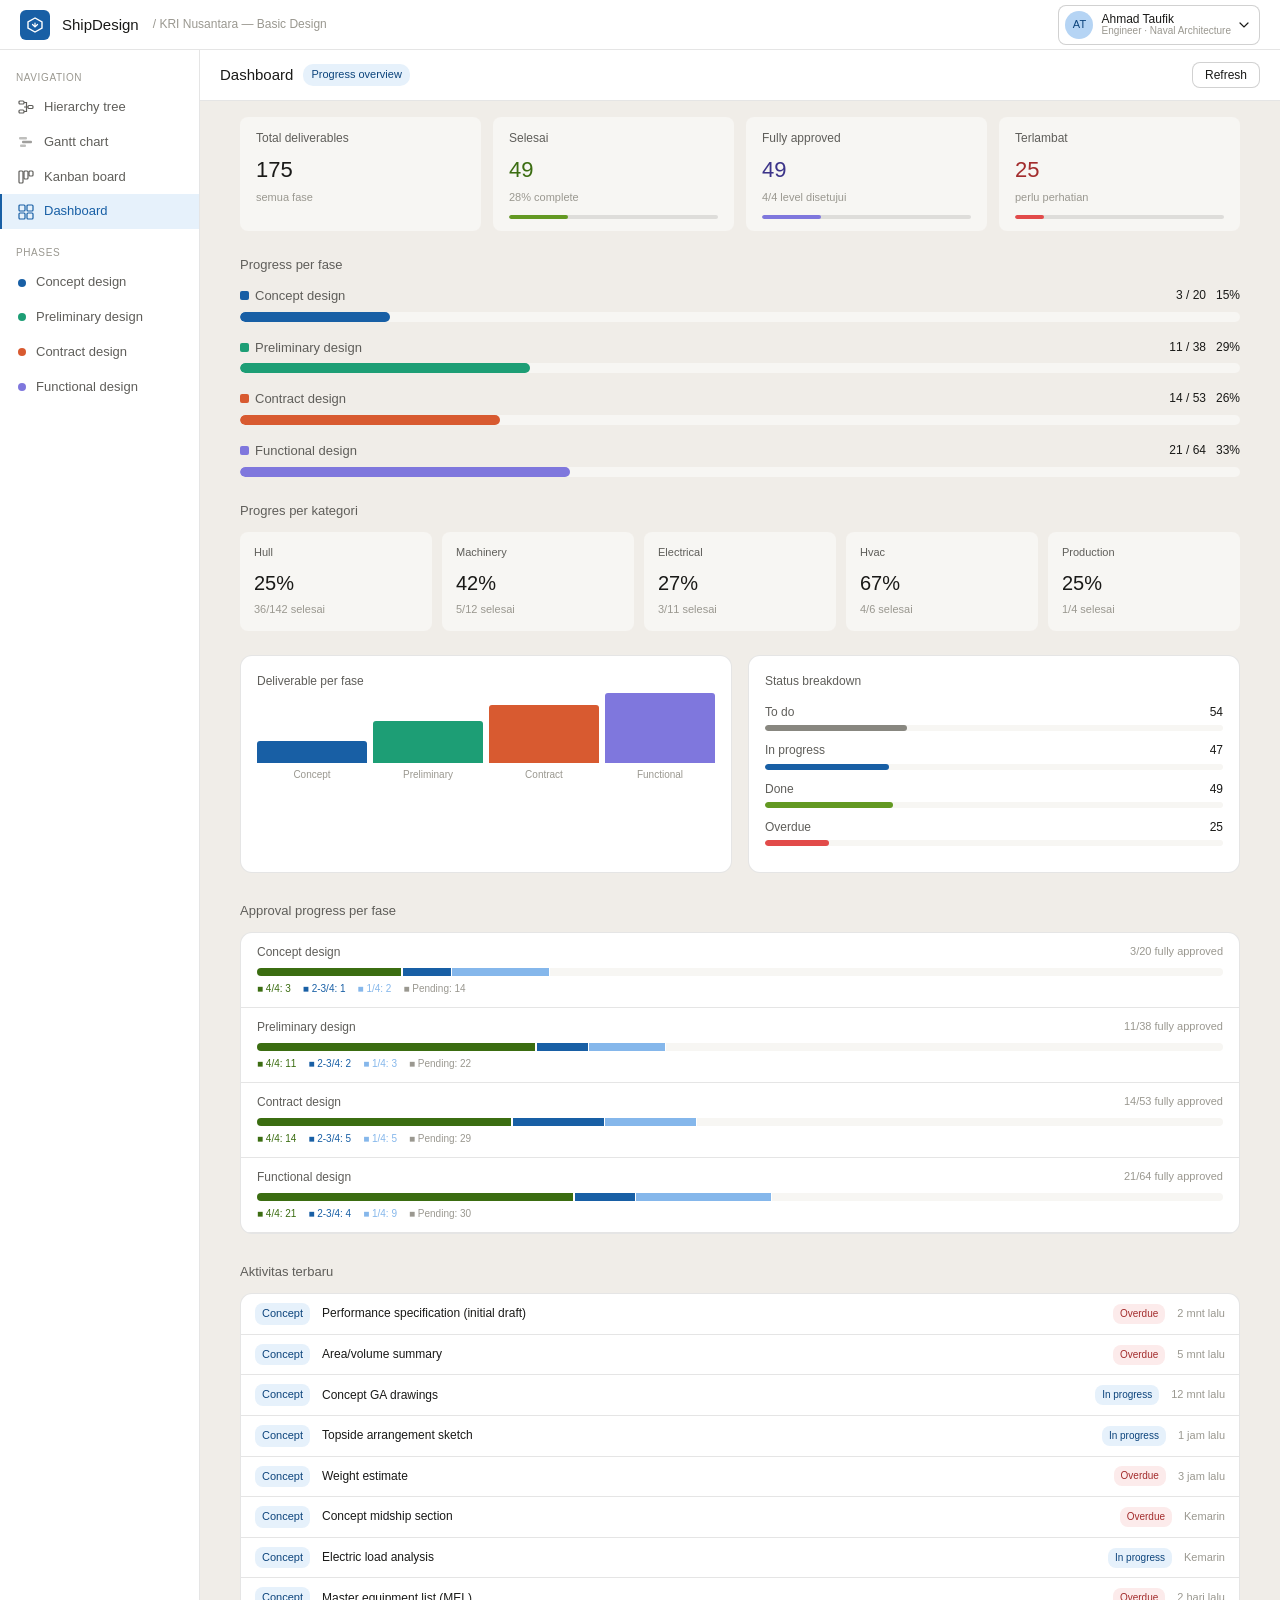
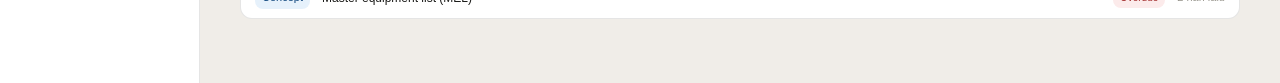
==== pages/dashboard.html @ ca36232a "Initial commit" ====
<!DOCTYPE html>
<html lang="id">
<head>
  <meta charset="UTF-8">
  <meta name="viewport" content="width=device-width, initial-scale=1.0">
  <title>Dashboard — ShipDesign</title>
  <link rel="stylesheet" href="../css/style.css">
  <style>
    .dash-body { padding: 0 20px 32px; }

    /* phase progress */
    .phase-bar-row { margin-bottom: 16px; }
    .phase-bar-meta { display: flex; justify-content: space-between; margin-bottom: 5px; }
    .phase-bar-name { font-size: 13px; color: var(--text-secondary); }
    .phase-bar-stat { font-size: 12px; font-weight: 500; color: var(--text-primary); }
    .pbar-bg { height: 10px; background: var(--bg-secondary); border-radius: 5px; overflow: hidden; }
    .pbar-fill { height: 10px; border-radius: 5px; transition: width .5s ease; }

    /* category grid */
    .cat-grid {
      display: grid; grid-template-columns: repeat(5, minmax(0, 1fr));
      gap: 10px; margin-bottom: 24px;
    }
    .cat-card {
      background: var(--bg-secondary); border-radius: var(--radius-md);
      padding: 12px 14px;
    }
    .cat-name  { font-size: 11px; font-weight: 500; color: var(--text-secondary); margin-bottom: 6px; text-transform: capitalize; }
    .cat-pct   { font-size: 20px; font-weight: 500; color: var(--text-primary); }
    .cat-sub   { font-size: 11px; color: var(--text-tertiary); margin-top: 2px; }

    /* donut chart (pure CSS) */
    .donut-wrap { display: flex; justify-content: center; gap: 32px; flex-wrap: wrap; margin-bottom: 24px; }
    .donut-item { display: flex; flex-direction: column; align-items: center; gap: 8px; }
    .donut-label { font-size: 12px; color: var(--text-secondary); }

    /* activity */
    .activity-list {
      background: var(--bg-primary); border: 0.5px solid var(--border-light);
      border-radius: var(--radius-lg); overflow: hidden;
    }
    .act-row {
      display: flex; align-items: center; gap: 12px;
      padding: 9px 14px; border-bottom: 0.5px solid var(--border-light);
      font-size: 12px;
    }
    .act-row:last-child { border-bottom: none; }
    .act-title { flex: 1; color: var(--text-primary); }
    .act-ph { font-size: 11px; padding: 2px 7px; border-radius: 8px; font-weight: 500; white-space: nowrap; }
    .act-time { font-size: 11px; color: var(--text-tertiary); white-space: nowrap; }

    /* mini bar chart */
    .bar-chart { display: flex; align-items: flex-end; gap: 6px; height: 80px; margin: 0 0 6px; }
    .bar-col { display: flex; flex-direction: column; align-items: center; flex: 1; }
    .bar-fill { width: 100%; border-radius: 3px 3px 0 0; min-height: 2px; }
    .bar-col-label { font-size: 10px; color: var(--text-tertiary); margin-top: 4px; }

    .two-col { display: grid; grid-template-columns: 1fr 1fr; gap: 16px; margin-bottom: 24px; }
    .widget-box {
      background: var(--bg-primary); border: 0.5px solid var(--border-light);
      border-radius: var(--radius-lg); padding: 16px;
    }
    .widget-title { font-size: 12px; font-weight: 500; color: var(--text-secondary); margin-bottom: 12px; }
  </style>
</head>
<body>
<script src="../js/data.js"></script>
<script>document.write(renderShell('dash'));</script>

<div class="content-header">
  <span class="page-title">Dashboard</span>
  <span class="badge">Progress overview</span>
  <div class="header-right">
    <button class="btn" onclick="location.reload()">Refresh</button>
  </div>
</div>

<div class="dash-body" id="dash-body"></div>

<script>
document.write(closeShell());

const tasks = getTasks();

function capitalize(s) { return s.charAt(0).toUpperCase() + s.slice(1); }

function render() {
  const total   = tasks.length;
  const done    = tasks.filter(t => t.status === 'done').length;
  const inprog  = tasks.filter(t => t.status === 'in-progress').length;
  const overdue = tasks.filter(t => t.status === 'overdue').length;
  const todo    = tasks.filter(t => t.status === 'todo').length;
  const pct     = Math.round(done / total * 100);

  const fullyApproved = tasks.filter(t => t.approval && t.approval.steps.every(s=>s.approved)).length;
  const pendingAppr   = tasks.filter(t => t.approval && !t.approval.steps.every(s=>s.approved) && t.approval.steps.some(s=>s.approved)).length;
  const stats = [
    { label: 'Total deliverables', val: total,         sub: 'semua fase',           color: null },
    { label: 'Selesai',            val: done,           sub: pct + '% complete',     color: '#3B6D11', fill: '#639922' },
    { label: 'Fully approved',     val: fullyApproved,  sub: '4/4 level disetujui',  color: '#3C3489', fill: '#7F77DD' },
    { label: 'Terlambat',          val: overdue,        sub: 'perlu perhatian',      color: '#A32D2D', fill: '#E24B4A' },
  ];

  let html = `<div class="stat-row">`;
  stats.forEach(s => {
    const w = s.fill ? Math.round(s.val / total * 100) : 0;
    html += `<div class="stat-card">
      <div class="stat-label">${s.label}</div>
      <div class="stat-val"${s.color ? ` style="color:${s.color}"` : ''}>${s.val}</div>
      <div class="stat-sub">${s.sub}</div>
      ${s.fill ? `<div class="prog-bg"><div class="prog-fill" style="width:${w}%;background:${s.fill}"></div></div>` : ''}
    </div>`;
  });
  html += `</div>`;

  /* phase progress */
  html += `<div class="dash-body"><div class="section-title" style="padding-top:8px">Progress per fase</div>`;
  Object.entries(PHASES).forEach(([key, p]) => {
    const pt = tasks.filter(t => t.phase === key);
    const pd = pt.filter(t => t.status === 'done').length;
    const pp = pt.length ? Math.round(pd / pt.length * 100) : 0;
    html += `<div class="phase-bar-row">
      <div class="phase-bar-meta">
        <span class="phase-bar-name"><span style="display:inline-block;width:9px;height:9px;border-radius:2px;background:${p.color};margin-right:6px"></span>${p.label}</span>
        <span class="phase-bar-stat">${pd} / ${pt.length} &nbsp; ${pp}%</span>
      </div>
      <div class="pbar-bg"><div class="pbar-fill" style="width:${pp}%;background:${p.color}"></div></div>
    </div>`;
  });

  /* category cards */
  html += `<div class="section-title" style="margin-top:20px">Progres per kategori</div>
  <div class="cat-grid">`;
  ['hull','machinery','electrical','hvac','production'].forEach(cat => {
    const ct = tasks.filter(t => t.cat === cat);
    const cd = ct.filter(t => t.status === 'done').length;
    const cp = ct.length ? Math.round(cd / ct.length * 100) : 0;
    html += `<div class="cat-card">
      <div class="cat-name">${capitalize(cat)}</div>
      <div class="cat-pct">${cp}%</div>
      <div class="cat-sub">${cd}/${ct.length} selesai</div>
    </div>`;
  });
  html += `</div>`;

  /* two-col: bar chart + status breakdown */
  html += `<div class="two-col">
    <div class="widget-box">
      <div class="widget-title">Deliverable per fase</div>
      <div class="bar-chart">`;
  const maxCount = Math.max(...Object.keys(PHASES).map(k => tasks.filter(t => t.phase === k).length));
  Object.entries(PHASES).forEach(([key, p]) => {
    const count = tasks.filter(t => t.phase === key).length;
    const h = Math.round(count / maxCount * 70);
    html += `<div class="bar-col">
      <div class="bar-fill" style="height:${h}px;background:${p.color}"></div>
      <div class="bar-col-label">${p.label.split(' ')[0]}</div>
    </div>`;
  });
  html += `</div></div>
    <div class="widget-box">
      <div class="widget-title">Status breakdown</div>`;
  const statusColors = { 'todo': '#888780', 'in-progress': '#185FA5', 'done': '#639922', 'overdue': '#E24B4A' };
  Object.entries(STATUS_CFG).forEach(([s, c]) => {
    const count = tasks.filter(t => t.status === s).length;
    const w = Math.round(count / total * 100);
    html += `<div style="margin-bottom:10px">
      <div style="display:flex;justify-content:space-between;font-size:12px;margin-bottom:3px">
        <span style="color:var(--text-secondary)">${c.label}</span>
        <span style="font-weight:500">${count}</span>
      </div>
      <div style="height:6px;background:var(--bg-secondary);border-radius:3px;overflow:hidden">
        <div style="height:6px;width:${w}%;background:${statusColors[s]};border-radius:3px"></div>
      </div>
    </div>`;
  });
  html += `</div></div>`;

  /* approval overview */
  html += `<div class="section-title" style="margin-top:4px">Approval progress per fase</div>
  <div style="background:var(--bg-primary);border:0.5px solid var(--border-light);border-radius:var(--radius-lg);overflow:hidden;margin-bottom:24px">`;
  Object.entries(PHASES).forEach(([key,p]) => {
    const pt = tasks.filter(t=>t.phase===key);
    const fa = pt.filter(t=>t.approval&&t.approval.steps.every(s=>s.approved)).length;
    const p1 = pt.filter(t=>t.approval&&t.approval.steps.filter(s=>s.approved).length===1).length;
    const p2 = pt.filter(t=>t.approval&&t.approval.steps.filter(s=>s.approved).length===2).length;
    const p3 = pt.filter(t=>t.approval&&t.approval.steps.filter(s=>s.approved).length===3).length;
    const p0 = pt.length - fa - p1 - p2 - p3;
    html += `<div style="padding:10px 16px;border-bottom:0.5px solid var(--border-light)">
      <div style="display:flex;justify-content:space-between;margin-bottom:6px">
        <span style="font-size:12px;font-weight:500;color:var(--text-secondary)">${p.label}</span>
        <span style="font-size:11px;color:var(--text-tertiary)">${fa}/${pt.length} fully approved</span>
      </div>
      <div style="display:flex;height:8px;border-radius:4px;overflow:hidden;gap:1px">
        <div style="flex:${fa};background:#3B6D11;min-width:${fa?2:0}px" title="Fully approved: ${fa}"></div>
        <div style="flex:${p3};background:#7F77DD;min-width:${p3?2:0}px" title="3/4: ${p3}"></div>
        <div style="flex:${p2};background:#185FA5;min-width:${p2?2:0}px" title="2/4: ${p2}"></div>
        <div style="flex:${p1};background:#85B7EB;min-width:${p1?2:0}px" title="1/4: ${p1}"></div>
        <div style="flex:${p0};background:var(--bg-secondary);min-width:${p0?2:0}px" title="Pending: ${p0}"></div>
      </div>
      <div style="display:flex;gap:12px;margin-top:5px">
        <span style="font-size:10px;color:#3B6D11">&#9632; 4/4: ${fa}</span>
        <span style="font-size:10px;color:#185FA5">&#9632; 2-3/4: ${p2+p3}</span>
        <span style="font-size:10px;color:#85B7EB">&#9632; 1/4: ${p1}</span>
        <span style="font-size:10px;color:var(--text-tertiary)">&#9632; Pending: ${p0}</span>
      </div>
    </div>`;
  });
  html += `</div>`;

  /* recent activity */
  html += `<div class="section-title">Aktivitas terbaru</div>
  <div class="activity-list">`;
  const recent = tasks.filter(t => t.status !== 'todo').slice(0, 8);
  const times = ['2 mnt lalu','5 mnt lalu','12 mnt lalu','1 jam lalu','3 jam lalu','Kemarin','Kemarin','2 hari lalu'];
  recent.forEach((t, i) => {
    const ph = PHASES[t.phase];
    const sc = STATUS_CFG[t.status];
    html += `<div class="act-row">
      <span class="act-ph" style="background:${ph.bg};color:${ph.tc}">${ph.label.split(' ')[0]}</span>
      <span class="act-title">${t.label}</span>
      <span class="chip ${sc.chip}">${sc.label}</span>
      <span class="act-time">${times[i]}</span>
    </div>`;
  });
  html += `</div></div>`;

  document.getElementById('dash-body').innerHTML = html;
}

render();
</script>
</body>
</html>
---- css/style.css ----
/* ============================================================
   ShipDesign Scheduler — shared styles
   ============================================================ */

*, *::before, *::after { box-sizing: border-box; margin: 0; padding: 0; }

:root {
  --blue-50:  #E6F1FB; --blue-100: #B5D4F4; --blue-400: #378ADD;
  --blue-600: #185FA5; --blue-800: #0C447C; --blue-900: #042C53;
  --teal-50:  #E1F5EE; --teal-600: #0F6E56; --teal-800: #085041;
  --teal-400: #1D9E75;
  --coral-50: #FAECE7; --coral-400: #D85A30; --coral-800: #712B13;
  --purple-50:#EEEDFE; --purple-400:#7F77DD; --purple-800:#3C3489;
  --gray-50:  #F1EFE8; --gray-100: #D3D1C7; --gray-200: #B4B2A9;
  --gray-400: #888780; --gray-600: #5F5E5A; --gray-800: #444441;
  --green-50: #EAF3DE; --green-600:#3B6D11; --green-400:#639922;
  --amber-50: #FAEEDA; --amber-400:#BA7517;
  --red-50:   #FCEBEB; --red-400:  #E24B4A; --red-800:  #A32D2D;

  --bg-primary:   #ffffff;
  --bg-secondary: #f7f6f3;
  --bg-tertiary:  #f0ede8;
  --text-primary:   #1a1a18;
  --text-secondary: #5f5e5a;
  --text-tertiary:  #9a9890;
  --border-light: rgba(0,0,0,0.10);
  --border-mid:   rgba(0,0,0,0.18);
  --radius-md: 8px;
  --radius-lg: 12px;
  --radius-xl: 16px;
  --font: -apple-system, BlinkMacSystemFont, 'Segoe UI', sans-serif;
}

@media (prefers-color-scheme: dark) {
  :root {
    --bg-primary:   #1e1e1c;
    --bg-secondary: #272724;
    --bg-tertiary:  #2e2e2b;
    --text-primary:   #f0ede8;
    --text-secondary: #a8a69f;
    --text-tertiary:  #6a6864;
    --border-light: rgba(255,255,255,0.09);
    --border-mid:   rgba(255,255,255,0.16);
  }
}

body {
  font-family: var(--font);
  background: var(--bg-tertiary);
  color: var(--text-primary);
  font-size: 14px;
  line-height: 1.6;
  min-height: 100vh;
}

/* ---- Layout shell ---- */
.app        { display: flex; flex-direction: column; min-height: 100vh; }
.layout     { display: flex; flex: 1; overflow: hidden; height: calc(100vh - 50px); }
.content    { flex: 1; overflow-y: auto; display: flex; flex-direction: column; }

/* ---- Topbar ---- */
.topbar {
  background: var(--bg-primary);
  border-bottom: 0.5px solid var(--border-light);
  padding: 10px 20px;
  display: flex; align-items: center; gap: 12px;
  height: 50px; flex-shrink: 0;
}
.logo-box {
  width: 30px; height: 30px; background: var(--blue-600);
  border-radius: 6px; display: flex; align-items: center; justify-content: center;
  flex-shrink: 0;
}
.logo-box svg { width: 18px; height: 18px; }
.logo-name   { font-size: 15px; font-weight: 500; color: var(--text-primary); }
.logo-sub    { font-size: 12px; color: var(--text-tertiary); margin-left: 2px; }
.topbar-right { margin-left: auto; display: flex; gap: 8px; align-items: center; }
.avatar {
  width: 28px; height: 28px; border-radius: 50%;
  background: var(--blue-100); display: flex; align-items: center;
  justify-content: center; font-size: 11px; font-weight: 500; color: var(--blue-800);
}

/* ---- Sidebar ---- */
.sidebar {
  width: 200px; flex-shrink: 0;
  background: var(--bg-primary);
  border-right: 0.5px solid var(--border-light);
  padding: 12px 0; overflow-y: auto;
}
.nav-label {
  font-size: 10px; font-weight: 500; color: var(--text-tertiary);
  padding: 8px 16px 4px; letter-spacing: .06em; text-transform: uppercase;
}
.nav-item {
  display: flex; align-items: center; gap: 10px;
  padding: 7px 16px; font-size: 13px; color: var(--text-secondary);
  cursor: pointer; border-left: 2px solid transparent;
  text-decoration: none;
}
.nav-item:hover { background: var(--bg-secondary); color: var(--text-primary); }
.nav-item.active {
  color: var(--blue-600); border-left-color: var(--blue-600);
  background: var(--blue-50); font-weight: 500;
}
.nav-dot { width: 8px; height: 8px; border-radius: 50%; flex-shrink: 0; }
.nav-icon { width: 16px; height: 16px; flex-shrink: 0; }

/* ---- Content header ---- */
.content-header {
  background: var(--bg-primary);
  border-bottom: 0.5px solid var(--border-light);
  padding: 12px 20px; display: flex; align-items: center; gap: 10px;
  flex-shrink: 0;
}
.page-title { font-size: 15px; font-weight: 500; }
.badge {
  font-size: 11px; padding: 2px 8px; border-radius: 10px;
  background: var(--blue-50); color: var(--blue-800); font-weight: 500;
}
.header-right { margin-left: auto; display: flex; gap: 8px; align-items: center; }

/* ---- Buttons ---- */
.btn {
  font-size: 12px; padding: 5px 12px;
  border-radius: var(--radius-md);
  border: 0.5px solid var(--border-mid);
  background: var(--bg-primary); color: var(--text-primary);
  cursor: pointer; font-family: var(--font);
}
.btn:hover { background: var(--bg-secondary); }
.btn-blue  { background: var(--blue-600); color: #fff; border-color: var(--blue-600); }
.btn-blue:hover { background: var(--blue-800); }

/* ---- Chips / status ---- */
.chip {
  font-size: 10px; padding: 2px 7px;
  border-radius: 8px; font-weight: 500; white-space: nowrap;
}
.chip-todo  { background: var(--gray-50);  color: var(--gray-600); }
.chip-prog  { background: var(--blue-50);  color: var(--blue-800); }
.chip-done  { background: var(--green-50); color: var(--green-600); }
.chip-late  { background: var(--red-50);   color: var(--red-800); }

/* ---- Stat cards (dashboard) ---- */
.stat-row {
  display: grid;
  grid-template-columns: repeat(4, minmax(0, 1fr));
  gap: 12px; padding: 16px 20px;
}
.stat-card {
  background: var(--bg-secondary);
  border-radius: var(--radius-md); padding: 12px 16px;
}
.stat-label { font-size: 12px; color: var(--text-secondary); margin-bottom: 4px; }
.stat-val   { font-size: 22px; font-weight: 500; }
.stat-sub   { font-size: 11px; color: var(--text-tertiary); margin-top: 2px; }
.prog-bg    { height: 4px; background: var(--border-light); border-radius: 2px; margin-top: 8px; overflow: hidden; }
.prog-fill  { height: 4px; border-radius: 2px; }

/* ---- Section ---- */
.section { padding: 0 20px 24px; }
.section-title {
  font-size: 13px; font-weight: 500; color: var(--text-secondary);
  margin-bottom: 10px; padding-top: 4px;
}

/* ---- Utility ---- */
select {
  font-size: 12px; padding: 4px 8px;
  border-radius: var(--radius-md);
  border: 0.5px solid var(--border-mid);
  background: var(--bg-primary); color: var(--text-primary);
  font-family: var(--font); cursor: pointer;
}

/* ============================================================
   Approval system styles
   ============================================================ */

/* User pill / switcher in topbar */
.user-pill {
  display: flex; align-items: center; gap: 8px;
  padding: 5px 10px 5px 6px; border-radius: var(--radius-md);
  border: 0.5px solid var(--border-mid); cursor: pointer;
  background: var(--bg-primary); position: relative;
}
.user-pill:hover { background: var(--bg-secondary); }
.user-menu {
  display: none; position: absolute; top: 46px; right: 0;
  width: 260px; background: var(--bg-primary);
  border: 0.5px solid var(--border-mid); border-radius: var(--radius-lg);
  box-shadow: 0 4px 16px rgba(0,0,0,.12); z-index: 300; padding: 4px 0;
}
.user-menu.open { display: block; }
.menu-label {
  font-size: 10px; font-weight: 500; color: var(--text-tertiary);
  padding: 6px 12px 4px; text-transform: uppercase; letter-spacing: .05em;
}
.menu-item {
  display: flex; align-items: center; gap: 10px;
  padding: 7px 12px; cursor: pointer; font-size: 13px;
}
.menu-item:hover  { background: var(--bg-secondary); }
.menu-item.active { background: var(--blue-50); }

/* Avatar */
.av {
  width: 28px; height: 28px; border-radius: 50%;
  display: flex; align-items: center; justify-content: center;
  font-size: 11px; font-weight: 500; flex-shrink: 0;
}

/* Approval track (horizontal stepper) */
.appr-track {
  display: flex; align-items: flex-start; gap: 0;
  margin: 12px 0; flex-wrap: wrap; gap: 4px;
}
.appr-step {
  display: flex; align-items: flex-start; gap: 8px;
  flex: 1; min-width: 100px; padding: 8px 10px;
  border-radius: var(--radius-md); border: 0.5px solid var(--border-light);
  background: var(--bg-secondary); position: relative;
}
.appr-step.done { background: #EAF3DE; border-color: #97C459; }
.appr-step.next { background: var(--blue-50); border-color: #85B7EB; }
.appr-step.wait { opacity: .6; }
.appr-dot {
  width: 20px; height: 20px; border-radius: 50%; flex-shrink: 0;
  display: flex; align-items: center; justify-content: center;
  font-size: 10px; font-weight: 600; margin-top: 1px;
}
.appr-step.done .appr-dot { background: #3B6D11; }
.appr-step.next .appr-dot { background: #185FA5; color: #fff; }
.appr-step.wait .appr-dot { background: var(--gray-200); color: var(--gray-600); }
.appr-info { flex: 1; min-width: 0; }
.appr-role-lbl { font-size: 11px; font-weight: 500; color: var(--text-primary); line-height: 1.3; }
.appr-by      { font-size: 10px; color: var(--text-tertiary); margin-top: 2px; line-height: 1.4; }
.appr-by.next-lbl { color: #185FA5; }
.appr-note    { font-size: 10px; color: var(--text-secondary); font-style: italic; margin-top: 2px; }
.appr-arrow   { display: none; } /* hidden — layout uses flex gap */

/* Approval action area */
.appr-actions textarea {
  width: 100%; font-size: 12px; padding: 7px 9px;
  border-radius: var(--radius-md); border: 0.5px solid var(--border-mid);
  background: var(--bg-primary); color: var(--text-primary);
  resize: none; font-family: var(--font); line-height: 1.5;
}
.appr-actions textarea:focus { outline: none; border-color: #185FA5; }
.btn-approve {
  flex: 1; font-size: 12px; padding: 7px 12px;
  border-radius: var(--radius-md); border: none;
  background: #185FA5; color: #fff; cursor: pointer; font-family: var(--font);
}
.btn-approve:hover { background: #0C447C; }
.btn-reject-sm {
  font-size: 12px; padding: 7px 12px; border-radius: var(--radius-md);
  border: 0.5px solid #E24B4A; background: #FCEBEB; color: #A32D2D;
  cursor: pointer; font-family: var(--font);
}
.btn-reject-sm:hover { background: #F09595; }
.appr-complete {
  display: flex; align-items: center; gap: 6px;
  font-size: 12px; color: #3B6D11; padding: 8px 10px;
  background: #EAF3DE; border-radius: var(--radius-md);
  border: 0.5px solid #97C459;
}
.appr-locked {
  font-size: 12px; color: var(--text-secondary); padding: 8px 10px;
  background: var(--bg-secondary); border-radius: var(--radius-md);
  border: 0.5px solid var(--border-light);
  display: flex; align-items: center; gap: 6px; line-height: 1.5;
}

/* Approval chip in cards/tree */
.appr-chip {
  font-size: 10px; padding: 1px 6px; border-radius: 8px;
  font-weight: 500; white-space: nowrap; display: inline-flex; align-items: center; gap: 3px;
}
.appr-chip-0 { background: var(--gray-50);  color: var(--gray-600); }
.appr-chip-1 { background: var(--blue-50);  color: var(--blue-800); }
.appr-chip-2 { background: var(--blue-50);  color: var(--blue-800); }
.appr-chip-3 { background: var(--amber-50); color: #633806; }
.appr-chip-4 { background: #EAF3DE;         color: #3B6D11; }

/* Add deliverable modal */
.add-modal-bg {
  display: none; position: fixed; inset: 0;
  background: rgba(0,0,0,.4); z-index: 400;
  align-items: center; justify-content: center;
}
.add-modal-bg.open { display: flex; }
.add-modal {
  background: var(--bg-primary); border-radius: var(--radius-xl);
  border: 0.5px solid var(--border-light); padding: 24px;
  width: 480px; max-width: 92vw;
}
.add-modal h3 { font-size: 15px; font-weight: 500; margin-bottom: 4px; }
.add-modal .sub { font-size: 12px; color: var(--text-tertiary); margin-bottom: 20px; }
.form-row { margin-bottom: 14px; }
.form-row label { display: block; font-size: 12px; color: var(--text-secondary); margin-bottom: 5px; font-weight: 500; }
.form-row input, .form-row select, .form-row textarea {
  width: 100%; font-size: 13px; padding: 8px 10px;
  border-radius: var(--radius-md); border: 0.5px solid var(--border-mid);
  background: var(--bg-primary); color: var(--text-primary); font-family: var(--font);
}
.form-row input:focus, .form-row select:focus, .form-row textarea:focus {
  outline: none; border-color: #185FA5;
}
.form-grid-2 { display: grid; grid-template-columns: 1fr 1fr; gap: 12px; }
.add-locked {
  padding: 12px 16px; background: var(--bg-secondary);
  border-radius: var(--radius-md); border: 0.5px solid var(--border-light);
  font-size: 13px; color: var(--text-secondary); display: flex; align-items: center; gap: 8px;
}
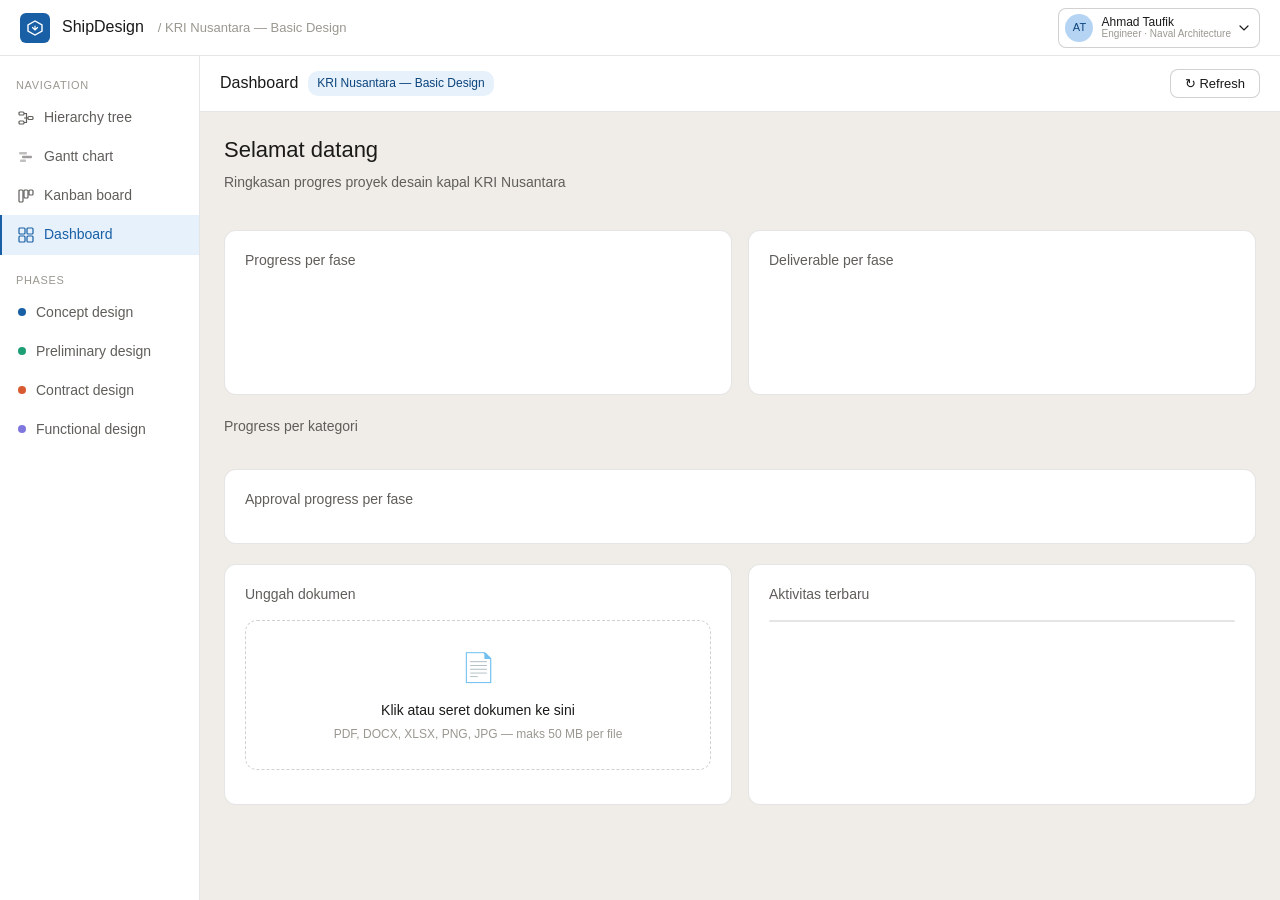
==== commit 7b62d64d: "update review pdf" ====
--- a/pages/dashboard.html
+++ b/pages/dashboard.html
@@ -1,66 +1,80 @@
 <!DOCTYPE html>
 <html lang="id">
 <head>
-  <meta charset="UTF-8">
-  <meta name="viewport" content="width=device-width, initial-scale=1.0">
+  <meta charset="UTF-8"><meta name="viewport" content="width=device-width,initial-scale=1.0">
   <title>Dashboard — ShipDesign</title>
   <link rel="stylesheet" href="../css/style.css">
   <style>
-    .dash-body { padding: 0 20px 32px; }
-
-    /* phase progress */
-    .phase-bar-row { margin-bottom: 16px; }
-    .phase-bar-meta { display: flex; justify-content: space-between; margin-bottom: 5px; }
-    .phase-bar-name { font-size: 13px; color: var(--text-secondary); }
-    .phase-bar-stat { font-size: 12px; font-weight: 500; color: var(--text-primary); }
-    .pbar-bg { height: 10px; background: var(--bg-secondary); border-radius: 5px; overflow: hidden; }
-    .pbar-fill { height: 10px; border-radius: 5px; transition: width .5s ease; }
-
-    /* category grid */
-    .cat-grid {
-      display: grid; grid-template-columns: repeat(5, minmax(0, 1fr));
-      gap: 10px; margin-bottom: 24px;
+    .dash  { padding: 0 24px 40px; }
+    .welcome { padding: 20px 24px 0; }
+    .welcome-title { font-size: 22px; font-weight: 500; margin-bottom: 3px; }
+    .welcome-sub   { font-size: 14px; color: var(--text-secondary); }
+
+    .stat-row { display:grid; grid-template-columns:repeat(4,minmax(0,1fr)); gap:14px; padding:18px 24px; }
+    .stat-card { background:var(--bg-secondary); border-radius:var(--radius-lg); padding:16px 18px; }
+    .stat-label { font-size:13px; color:var(--text-secondary); margin-bottom:6px; }
+    .stat-val   { font-size:28px; font-weight:500; }
+    .stat-sub   { font-size:12px; color:var(--text-tertiary); margin-top:3px; }
+    .prog-bg    { height:5px; background:var(--border-light); border-radius:3px; margin-top:10px; overflow:hidden; }
+    .prog-fill  { height:5px; border-radius:3px; }
+
+    .two-col  { display:grid; grid-template-columns:1fr 1fr; gap:16px; margin-bottom:20px; }
+    .widget   { background:var(--bg-primary); border:0.5px solid var(--border-light); border-radius:var(--radius-lg); padding:18px 20px; }
+    .w-title  { font-size:14px; font-weight:500; color:var(--text-secondary); margin-bottom:14px; }
+
+    .phase-bar { margin-bottom:16px; }
+    .phase-bar-top { display:flex; justify-content:space-between; margin-bottom:5px; font-size:13px; }
+    .phase-bar-name { color:var(--text-secondary); display:flex; align-items:center; gap:7px; }
+    .phase-bar-stat { font-weight:500; color:var(--text-primary); }
+    .pbar { height:10px; background:var(--bg-secondary); border-radius:5px; overflow:hidden; }
+    .pbar-fill { height:10px; border-radius:5px; }
+
+    .cat-grid { display:grid; grid-template-columns:repeat(5,minmax(0,1fr)); gap:10px; margin-bottom:20px; }
+    .cat-card { background:var(--bg-secondary); border-radius:var(--radius-md); padding:14px; }
+    .cat-name  { font-size:12px; font-weight:500; color:var(--text-secondary); text-transform:capitalize; margin-bottom:6px; }
+    .cat-pct   { font-size:22px; font-weight:500; }
+    .cat-sub   { font-size:11px; color:var(--text-tertiary); margin-top:2px; }
+
+    .appr-phase-row { padding:12px 18px; border-bottom:0.5px solid var(--border-light); }
+    .appr-phase-row:last-child { border-bottom:none; }
+    .appr-phase-top { display:flex; justify-content:space-between; align-items:center; margin-bottom:7px; font-size:13px; }
+    .appr-seg-bar { display:flex; height:9px; border-radius:5px; overflow:hidden; gap:1px; }
+    .appr-legend  { display:flex; gap:14px; margin-top:5px; }
+    .appr-legend span { font-size:11px; color:var(--text-secondary); display:flex; align-items:center; gap:4px; }
+
+    /* bar chart */
+    .bar-chart { display:flex; align-items:flex-end; gap:8px; height:90px; }
+    .bc-col    { display:flex; flex-direction:column; align-items:center; flex:1; }
+    .bc-fill   { width:100%; border-radius:4px 4px 0 0; min-height:3px; }
+    .bc-label  { font-size:11px; color:var(--text-tertiary); margin-top:5px; text-align:center; line-height:1.3; }
+
+    /* activity */
+    .activity  { background:var(--bg-primary); border:0.5px solid var(--border-light); border-radius:var(--radius-lg); overflow:hidden; }
+    .act-row   { display:flex; align-items:center; gap:12px; padding:10px 16px; border-bottom:0.5px solid var(--border-light); font-size:13px; }
+    .act-row:last-child { border-bottom:none; }
+    .act-title { flex:1; color:var(--text-primary); }
+    .act-ph    { font-size:11px; padding:2px 7px; border-radius:8px; font-weight:500; white-space:nowrap; }
+    .act-time  { font-size:11px; color:var(--text-tertiary); white-space:nowrap; }
+
+    /* upload zone */
+    .upload-zone {
+      border:1.5px dashed var(--border-mid); border-radius:var(--radius-lg);
+      padding:24px; text-align:center; cursor:pointer; transition:background .15s;
+      margin-bottom:16px;
     }
-    .cat-card {
-      background: var(--bg-secondary); border-radius: var(--radius-md);
-      padding: 12px 14px;
-    }
-    .cat-name  { font-size: 11px; font-weight: 500; color: var(--text-secondary); margin-bottom: 6px; text-transform: capitalize; }
-    .cat-pct   { font-size: 20px; font-weight: 500; color: var(--text-primary); }
-    .cat-sub   { font-size: 11px; color: var(--text-tertiary); margin-top: 2px; }
-
-    /* donut chart (pure CSS) */
-    .donut-wrap { display: flex; justify-content: center; gap: 32px; flex-wrap: wrap; margin-bottom: 24px; }
-    .donut-item { display: flex; flex-direction: column; align-items: center; gap: 8px; }
-    .donut-label { font-size: 12px; color: var(--text-secondary); }
-
-    /* activity */
-    .activity-list {
-      background: var(--bg-primary); border: 0.5px solid var(--border-light);
-      border-radius: var(--radius-lg); overflow: hidden;
-    }
-    .act-row {
-      display: flex; align-items: center; gap: 12px;
-      padding: 9px 14px; border-bottom: 0.5px solid var(--border-light);
-      font-size: 12px;
-    }
-    .act-row:last-child { border-bottom: none; }
-    .act-title { flex: 1; color: var(--text-primary); }
-    .act-ph { font-size: 11px; padding: 2px 7px; border-radius: 8px; font-weight: 500; white-space: nowrap; }
-    .act-time { font-size: 11px; color: var(--text-tertiary); white-space: nowrap; }
-
-    /* mini bar chart */
-    .bar-chart { display: flex; align-items: flex-end; gap: 6px; height: 80px; margin: 0 0 6px; }
-    .bar-col { display: flex; flex-direction: column; align-items: center; flex: 1; }
-    .bar-fill { width: 100%; border-radius: 3px 3px 0 0; min-height: 2px; }
-    .bar-col-label { font-size: 10px; color: var(--text-tertiary); margin-top: 4px; }
-
-    .two-col { display: grid; grid-template-columns: 1fr 1fr; gap: 16px; margin-bottom: 24px; }
-    .widget-box {
-      background: var(--bg-primary); border: 0.5px solid var(--border-light);
-      border-radius: var(--radius-lg); padding: 16px;
-    }
-    .widget-title { font-size: 12px; font-weight: 500; color: var(--text-secondary); margin-bottom: 12px; }
+    .upload-zone:hover, .upload-zone.drag { background:var(--blue-50); border-color:#185FA5; }
+    .upload-icon { font-size:28px; margin-bottom:8px; }
+    .upload-title { font-size:14px; font-weight:500; color:var(--text-primary); margin-bottom:3px; }
+    .upload-sub   { font-size:12px; color:var(--text-tertiary); }
+    .upload-input { display:none; }
+    .doc-list     { display:flex; flex-direction:column; gap:8px; }
+    .doc-item     { display:flex; align-items:center; gap:10px; padding:9px 12px; background:var(--bg-secondary); border-radius:var(--radius-md); font-size:13px; }
+    .doc-icon     { width:32px; height:32px; border-radius:6px; display:flex; align-items:center; justify-content:center; font-size:14px; flex-shrink:0; }
+    .doc-name     { flex:1; font-weight:500; color:var(--text-primary); overflow:hidden; text-overflow:ellipsis; white-space:nowrap; }
+    .doc-size     { font-size:11px; color:var(--text-tertiary); flex-shrink:0; }
+    .doc-del      { background:none; border:none; cursor:pointer; color:var(--text-tertiary); padding:2px 4px; border-radius:4px; font-size:14px; }
+    .doc-del:hover { color:var(--red-400); background:var(--red-50); }
+    .doc-phase    { font-size:11px; padding:2px 6px; border-radius:6px; background:var(--blue-50); color:var(--blue-800); flex-shrink:0; }
   </style>
 </head>
 <body>
@@ -69,166 +83,264 @@
 
 <div class="content-header">
   <span class="page-title">Dashboard</span>
-  <span class="badge">Progress overview</span>
+  <span class="badge" id="proj-badge">KRI Nusantara — Basic Design</span>
   <div class="header-right">
-    <button class="btn" onclick="location.reload()">Refresh</button>
+    <button class="btn" onclick="location.reload()">&#8635; Refresh</button>
   </div>
 </div>
 
-<div class="dash-body" id="dash-body"></div>
+<div class="welcome">
+  <div class="welcome-title" id="welcome-title">Selamat datang</div>
+  <div class="welcome-sub">Ringkasan progres proyek desain kapal KRI Nusantara</div>
+</div>
+
+<div class="stat-row" id="stat-row"></div>
+
+<div class="dash">
+  <div class="two-col">
+    <div class="widget">
+      <div class="w-title">Progress per fase</div>
+      <div id="phase-bars"></div>
+    </div>
+    <div class="widget">
+      <div class="w-title">Deliverable per fase</div>
+      <div class="bar-chart" id="bar-chart"></div>
+    </div>
+  </div>
+
+  <div class="w-title" style="margin-bottom:10px">Progress per kategori</div>
+  <div class="cat-grid" id="cat-grid"></div>
+
+  <div class="widget" style="margin-bottom:20px">
+    <div class="w-title">Approval progress per fase</div>
+    <div id="appr-bars"></div>
+  </div>
+
+  <div class="two-col">
+    <div class="widget">
+      <div class="w-title">Unggah dokumen</div>
+      <div class="upload-zone" id="drop-zone" onclick="document.getElementById('file-input').click()" ondragover="onDrag(event,true)" ondragleave="onDrag(event,false)" ondrop="onDrop(event)">
+        <div class="upload-icon">&#128196;</div>
+        <div class="upload-title">Klik atau seret dokumen ke sini</div>
+        <div class="upload-sub">PDF, DOCX, XLSX, PNG, JPG — maks 50 MB per file</div>
+      </div>
+      <input type="file" id="file-input" class="upload-input" multiple accept=".pdf,.doc,.docx,.xls,.xlsx,.png,.jpg,.jpeg,.dwg,.zip" onchange="handleFiles(this.files)">
+      <div class="doc-list" id="doc-list"></div>
+    </div>
+    <div class="widget">
+      <div class="w-title">Aktivitas terbaru</div>
+      <div class="activity" id="activity"></div>
+    </div>
+  </div>
+</div>
 
 <script>
 document.write(closeShell());
 
 const tasks = getTasks();
 
-function capitalize(s) { return s.charAt(0).toUpperCase() + s.slice(1); }
-
-function render() {
+/* ---- welcome greeting ---- */
+(function() {
+  const u = getCurrentUser(); const h = new Date().getHours();
+  const gr = h<11?'Selamat pagi':'h<15?Selamat siang':'h<18?Selamat sore':'Selamat malam';
+  // simple approach
+  const g = h<11?'Selamat pagi':h<15?'Selamat siang':h<18?'Selamat sore':'Selamat malam';
+  document.getElementById('welcome-title').textContent = g+', '+u.name;
+})();
+
+/* ---- stat cards ---- */
+function renderStats() {
   const total   = tasks.length;
-  const done    = tasks.filter(t => t.status === 'done').length;
-  const inprog  = tasks.filter(t => t.status === 'in-progress').length;
-  const overdue = tasks.filter(t => t.status === 'overdue').length;
-  const todo    = tasks.filter(t => t.status === 'todo').length;
-  const pct     = Math.round(done / total * 100);
-
-  const fullyApproved = tasks.filter(t => t.approval && t.approval.steps.every(s=>s.approved)).length;
-  const pendingAppr   = tasks.filter(t => t.approval && !t.approval.steps.every(s=>s.approved) && t.approval.steps.some(s=>s.approved)).length;
-  const stats = [
-    { label: 'Total deliverables', val: total,         sub: 'semua fase',           color: null },
-    { label: 'Selesai',            val: done,           sub: pct + '% complete',     color: '#3B6D11', fill: '#639922' },
-    { label: 'Fully approved',     val: fullyApproved,  sub: '4/4 level disetujui',  color: '#3C3489', fill: '#7F77DD' },
-    { label: 'Terlambat',          val: overdue,        sub: 'perlu perhatian',      color: '#A32D2D', fill: '#E24B4A' },
+  const done    = tasks.filter(t=>t.status==='done').length;
+  const inprog  = tasks.filter(t=>t.status==='in-progress').length;
+  const overdue = tasks.filter(t=>t.status==='overdue').length;
+  const fullyOk = tasks.filter(t=>t.approval&&t.approval.steps.every(s=>s.approved)).length;
+  const pct     = Math.round(done/total*100);
+  const cards = [
+    { label:'Total deliverables', val:total,   sub:'semua fase',        color:null },
+    { label:'Selesai',            val:done,     sub:pct+'% complete',   color:'#3B6D11', fill:'#639922' },
+    { label:'Fully approved',     val:fullyOk,  sub:'4/4 level ✓',     color:'#3C3489', fill:'#7F77DD' },
+    { label:'Terlambat',          val:overdue,  sub:'perlu perhatian',  color:'#A32D2D', fill:'#E24B4A' },
   ];
-
-  let html = `<div class="stat-row">`;
-  stats.forEach(s => {
-    const w = s.fill ? Math.round(s.val / total * 100) : 0;
-    html += `<div class="stat-card">
-      <div class="stat-label">${s.label}</div>
-      <div class="stat-val"${s.color ? ` style="color:${s.color}"` : ''}>${s.val}</div>
-      <div class="stat-sub">${s.sub}</div>
-      ${s.fill ? `<div class="prog-bg"><div class="prog-fill" style="width:${w}%;background:${s.fill}"></div></div>` : ''}
-    </div>`;
-  });
-  html += `</div>`;
-
-  /* phase progress */
-  html += `<div class="dash-body"><div class="section-title" style="padding-top:8px">Progress per fase</div>`;
-  Object.entries(PHASES).forEach(([key, p]) => {
-    const pt = tasks.filter(t => t.phase === key);
-    const pd = pt.filter(t => t.status === 'done').length;
-    const pp = pt.length ? Math.round(pd / pt.length * 100) : 0;
-    html += `<div class="phase-bar-row">
-      <div class="phase-bar-meta">
-        <span class="phase-bar-name"><span style="display:inline-block;width:9px;height:9px;border-radius:2px;background:${p.color};margin-right:6px"></span>${p.label}</span>
-        <span class="phase-bar-stat">${pd} / ${pt.length} &nbsp; ${pp}%</span>
-      </div>
-      <div class="pbar-bg"><div class="pbar-fill" style="width:${pp}%;background:${p.color}"></div></div>
-    </div>`;
-  });
-
-  /* category cards */
-  html += `<div class="section-title" style="margin-top:20px">Progres per kategori</div>
-  <div class="cat-grid">`;
-  ['hull','machinery','electrical','hvac','production'].forEach(cat => {
-    const ct = tasks.filter(t => t.cat === cat);
-    const cd = ct.filter(t => t.status === 'done').length;
-    const cp = ct.length ? Math.round(cd / ct.length * 100) : 0;
-    html += `<div class="cat-card">
-      <div class="cat-name">${capitalize(cat)}</div>
+  document.getElementById('stat-row').innerHTML = cards.map(c => {
+    const w = c.fill ? Math.round(c.val/total*100) : 0;
+    return `<div class="stat-card">
+      <div class="stat-label">${c.label}</div>
+      <div class="stat-val"${c.color?` style="color:${c.color}"`:''} >${c.val}</div>
+      <div class="stat-sub">${c.sub}</div>
+      ${c.fill?`<div class="prog-bg"><div class="prog-fill" style="width:${w}%;background:${c.fill}"></div></div>`:''}
+    </div>`;
+  }).join('');
+}
+
+/* ---- phase bars ---- */
+function renderPhaseBars() {
+  document.getElementById('phase-bars').innerHTML = Object.entries(PHASES).map(([key,p]) => {
+    const pt = tasks.filter(t=>t.phase===key);
+    const pd = pt.filter(t=>t.status==='done').length;
+    const pp = pt.length ? Math.round(pd/pt.length*100) : 0;
+    return `<div class="phase-bar">
+      <div class="phase-bar-top">
+        <span class="phase-bar-name"><span style="width:10px;height:10px;border-radius:2px;background:${p.color};flex-shrink:0;display:inline-block"></span>${p.label}</span>
+        <span class="phase-bar-stat">${pd}/${pt.length} &nbsp; ${pp}%</span>
+      </div>
+      <div class="pbar"><div class="pbar-fill" style="width:${pp}%;background:${p.color}"></div></div>
+    </div>`;
+  }).join('');
+}
+
+/* ---- bar chart ---- */
+function renderBarChart() {
+  const maxC = Math.max(...Object.keys(PHASES).map(k=>tasks.filter(t=>t.phase===k).length));
+  document.getElementById('bar-chart').innerHTML = Object.entries(PHASES).map(([key,p]) => {
+    const count = tasks.filter(t=>t.phase===key).length;
+    const h = Math.round(count/maxC*78);
+    return `<div class="bc-col">
+      <div class="bc-fill" style="height:${h}px;background:${p.color}"></div>
+      <div class="bc-label">${p.label.split(' ')[0]}<br>${count}</div>
+    </div>`;
+  }).join('');
+}
+
+/* ---- cat grid ---- */
+function renderCatGrid() {
+  document.getElementById('cat-grid').innerHTML = ['hull','machinery','electrical','hvac','production'].map(cat => {
+    const ct = tasks.filter(t=>t.cat===cat);
+    const cd = ct.filter(t=>t.status==='done').length;
+    const cp = ct.length ? Math.round(cd/ct.length*100) : 0;
+    return `<div class="cat-card">
+      <div class="cat-name">${cat}</div>
       <div class="cat-pct">${cp}%</div>
       <div class="cat-sub">${cd}/${ct.length} selesai</div>
     </div>`;
-  });
-  html += `</div>`;
-
-  /* two-col: bar chart + status breakdown */
-  html += `<div class="two-col">
-    <div class="widget-box">
-      <div class="widget-title">Deliverable per fase</div>
-      <div class="bar-chart">`;
-  const maxCount = Math.max(...Object.keys(PHASES).map(k => tasks.filter(t => t.phase === k).length));
-  Object.entries(PHASES).forEach(([key, p]) => {
-    const count = tasks.filter(t => t.phase === key).length;
-    const h = Math.round(count / maxCount * 70);
-    html += `<div class="bar-col">
-      <div class="bar-fill" style="height:${h}px;background:${p.color}"></div>
-      <div class="bar-col-label">${p.label.split(' ')[0]}</div>
-    </div>`;
-  });
-  html += `</div></div>
-    <div class="widget-box">
-      <div class="widget-title">Status breakdown</div>`;
-  const statusColors = { 'todo': '#888780', 'in-progress': '#185FA5', 'done': '#639922', 'overdue': '#E24B4A' };
-  Object.entries(STATUS_CFG).forEach(([s, c]) => {
-    const count = tasks.filter(t => t.status === s).length;
-    const w = Math.round(count / total * 100);
-    html += `<div style="margin-bottom:10px">
-      <div style="display:flex;justify-content:space-between;font-size:12px;margin-bottom:3px">
-        <span style="color:var(--text-secondary)">${c.label}</span>
-        <span style="font-weight:500">${count}</span>
-      </div>
-      <div style="height:6px;background:var(--bg-secondary);border-radius:3px;overflow:hidden">
-        <div style="height:6px;width:${w}%;background:${statusColors[s]};border-radius:3px"></div>
-      </div>
-    </div>`;
-  });
-  html += `</div></div>`;
-
-  /* approval overview */
-  html += `<div class="section-title" style="margin-top:4px">Approval progress per fase</div>
-  <div style="background:var(--bg-primary);border:0.5px solid var(--border-light);border-radius:var(--radius-lg);overflow:hidden;margin-bottom:24px">`;
-  Object.entries(PHASES).forEach(([key,p]) => {
+  }).join('');
+}
+
+/* ---- approval bars ---- */
+function renderApprBars() {
+  document.getElementById('appr-bars').innerHTML = Object.entries(PHASES).map(([key,p]) => {
     const pt = tasks.filter(t=>t.phase===key);
     const fa = pt.filter(t=>t.approval&&t.approval.steps.every(s=>s.approved)).length;
+    const p3 = pt.filter(t=>t.approval&&t.approval.steps.filter(s=>s.approved).length===3).length;
+    const p2 = pt.filter(t=>t.approval&&t.approval.steps.filter(s=>s.approved).length===2).length;
     const p1 = pt.filter(t=>t.approval&&t.approval.steps.filter(s=>s.approved).length===1).length;
-    const p2 = pt.filter(t=>t.approval&&t.approval.steps.filter(s=>s.approved).length===2).length;
-    const p3 = pt.filter(t=>t.approval&&t.approval.steps.filter(s=>s.approved).length===3).length;
-    const p0 = pt.length - fa - p1 - p2 - p3;
-    html += `<div style="padding:10px 16px;border-bottom:0.5px solid var(--border-light)">
-      <div style="display:flex;justify-content:space-between;margin-bottom:6px">
-        <span style="font-size:12px;font-weight:500;color:var(--text-secondary)">${p.label}</span>
-        <span style="font-size:11px;color:var(--text-tertiary)">${fa}/${pt.length} fully approved</span>
-      </div>
-      <div style="display:flex;height:8px;border-radius:4px;overflow:hidden;gap:1px">
-        <div style="flex:${fa};background:#3B6D11;min-width:${fa?2:0}px" title="Fully approved: ${fa}"></div>
-        <div style="flex:${p3};background:#7F77DD;min-width:${p3?2:0}px" title="3/4: ${p3}"></div>
-        <div style="flex:${p2};background:#185FA5;min-width:${p2?2:0}px" title="2/4: ${p2}"></div>
-        <div style="flex:${p1};background:#85B7EB;min-width:${p1?2:0}px" title="1/4: ${p1}"></div>
-        <div style="flex:${p0};background:var(--bg-secondary);min-width:${p0?2:0}px" title="Pending: ${p0}"></div>
-      </div>
-      <div style="display:flex;gap:12px;margin-top:5px">
-        <span style="font-size:10px;color:#3B6D11">&#9632; 4/4: ${fa}</span>
-        <span style="font-size:10px;color:#185FA5">&#9632; 2-3/4: ${p2+p3}</span>
-        <span style="font-size:10px;color:#85B7EB">&#9632; 1/4: ${p1}</span>
-        <span style="font-size:10px;color:var(--text-tertiary)">&#9632; Pending: ${p0}</span>
-      </div>
-    </div>`;
-  });
-  html += `</div>`;
-
-  /* recent activity */
-  html += `<div class="section-title">Aktivitas terbaru</div>
-  <div class="activity-list">`;
-  const recent = tasks.filter(t => t.status !== 'todo').slice(0, 8);
-  const times = ['2 mnt lalu','5 mnt lalu','12 mnt lalu','1 jam lalu','3 jam lalu','Kemarin','Kemarin','2 hari lalu'];
-  recent.forEach((t, i) => {
-    const ph = PHASES[t.phase];
-    const sc = STATUS_CFG[t.status];
-    html += `<div class="act-row">
+    const p0 = pt.length-fa-p3-p2-p1;
+    return `<div class="appr-phase-row">
+      <div class="appr-phase-top">
+        <span style="display:flex;align-items:center;gap:7px;font-weight:500"><span style="width:9px;height:9px;border-radius:2px;background:${p.color};display:inline-block"></span>${p.label}</span>
+        <span style="font-size:12px;color:var(--text-tertiary)">${fa}/${pt.length} fully approved</span>
+      </div>
+      <div class="appr-seg-bar">
+        ${fa?`<div style="flex:${fa};background:#3B6D11;min-width:3px"></div>`:''}
+        ${p3?`<div style="flex:${p3};background:#7F77DD;min-width:2px"></div>`:''}
+        ${p2?`<div style="flex:${p2};background:#185FA5;min-width:2px"></div>`:''}
+        ${p1?`<div style="flex:${p1};background:#85B7EB;min-width:2px"></div>`:''}
+        ${p0?`<div style="flex:${p0};background:var(--bg-secondary);min-width:2px"></div>`:''}
+      </div>
+      <div class="appr-legend">
+        <span><span style="width:8px;height:8px;background:#3B6D11;border-radius:2px;display:inline-block"></span>4/4: ${fa}</span>
+        <span><span style="width:8px;height:8px;background:#185FA5;border-radius:2px;display:inline-block"></span>2–3/4: ${p2+p3}</span>
+        <span><span style="width:8px;height:8px;background:#85B7EB;border-radius:2px;display:inline-block"></span>1/4: ${p1}</span>
+        <span><span style="width:8px;height:8px;background:var(--gray-200);border-radius:2px;display:inline-block"></span>Pending: ${p0}</span>
+      </div>
+    </div>`;
+  }).join('');
+}
+
+/* ---- activity ---- */
+function renderActivity() {
+  const recent = tasks.filter(t=>t.status!=='todo').slice(0,8);
+  const times  = ['2 mnt lalu','5 mnt lalu','12 mnt lalu','1 jam lalu','3 jam lalu','Kemarin','Kemarin','2 hari lalu'];
+  document.getElementById('activity').innerHTML = recent.map((t,i) => {
+    const ph = PHASES[t.phase]; const sc = STATUS_CFG[t.status];
+    return `<div class="act-row">
       <span class="act-ph" style="background:${ph.bg};color:${ph.tc}">${ph.label.split(' ')[0]}</span>
       <span class="act-title">${t.label}</span>
       <span class="chip ${sc.chip}">${sc.label}</span>
       <span class="act-time">${times[i]}</span>
     </div>`;
+  }).join('');
+}
+
+/* ================================================================
+   DOCUMENT UPLOAD
+   ================================================================ */
+function getDocs() { try { const s=sessionStorage.getItem('sd_docs'); return s?JSON.parse(s):[]; } catch(e){return[];} }
+function saveDocs(d) { try { sessionStorage.setItem('sd_docs',JSON.stringify(d)); } catch(e){} }
+
+const DOC_ICONS = { pdf:'📄', doc:'📝', docx:'📝', xls:'📊', xlsx:'📊', png:'🖼', jpg:'🖼', jpeg:'🖼', dwg:'📐', zip:'📦' };
+const DOC_COLORS= { pdf:'#FAECE7', doc:'#E6F1FB', docx:'#E6F1FB', xls:'#EAF3DE', xlsx:'#EAF3DE', png:'#EEEDFE', jpg:'#EEEDFE', jpeg:'#EEEDFE', dwg:'#FAEEDA', zip:'#F1EFE8' };
+
+function fmtSize(bytes) {
+  if (bytes < 1024) return bytes+'B';
+  if (bytes < 1024*1024) return Math.round(bytes/1024)+'KB';
+  return (bytes/1024/1024).toFixed(1)+'MB';
+}
+
+function handleFiles(files) {
+  const docs = getDocs();
+  Array.from(files).forEach(f => {
+    const ext = f.name.split('.').pop().toLowerCase();
+    docs.push({ id:Date.now()+Math.random(), name:f.name, size:f.size, ext, phase:'contract', addedBy:getCurrentUser().name, time:'Baru saja' });
   });
-  html += `</div></div>`;
-
-  document.getElementById('dash-body').innerHTML = html;
-}
-
-render();
+  saveDocs(docs); renderDocs();
+}
+
+function renderDocs() {
+  const docs = getDocs();
+  const list = document.getElementById('doc-list');
+  if (!docs.length) { list.innerHTML = `<p style="font-size:13px;color:var(--text-tertiary);text-align:center;padding:8px 0">Belum ada dokumen diunggah.</p>`; return; }
+  list.innerHTML = docs.map(d => {
+    const ext = d.ext||'file';
+    const icon = DOC_ICONS[ext]||'📎';
+    const bg   = DOC_COLORS[ext]||'#F1EFE8';
+    return `<div class="doc-item">
+      <div class="doc-icon" style="background:${bg}">${icon}</div>
+      <div style="flex:1;min-width:0">
+        <div class="doc-name">${d.name}</div>
+        <div style="font-size:11px;color:var(--text-tertiary)">${d.addedBy} &middot; ${d.time}</div>
+      </div>
+      <span class="doc-phase">${PHASES[d.phase]?.label.split(' ')[0]||'—'}</span>
+      <span class="doc-size">${fmtSize(d.size)}</span>
+      <button class="doc-del" onclick="deleteDoc('${d.id}')" title="Hapus">&#x2715;</button>
+    </div>`;
+  }).join('');
+}
+
+function deleteDoc(id) {
+  const docs = getDocs().filter(d=>String(d.id)!==String(id));
+  saveDocs(docs); renderDocs();
+}
+
+function onDrag(e, over) {
+  e.preventDefault();
+  document.getElementById('drop-zone').classList.toggle('drag', over);
+}
+function onDrop(e) {
+  e.preventDefault();
+  document.getElementById('drop-zone').classList.remove('drag');
+  handleFiles(e.dataTransfer.files);
+}
+
+/* seed demo docs */
+(function seedDocs() {
+  if (getDocs().length > 0) return;
+  const demo = [
+    { id:1, name:'Basic_Design_Item_list_Ship_production.xlsx', size:48200, ext:'xlsx', phase:'concept',     addedBy:'Ahmad Taufik', time:'2 hari lalu' },
+    { id:2, name:'Product-Oriented_Design_Process.pdf',          size:161524,ext:'pdf',  phase:'contract',    addedBy:'Sari Dewi',    time:'2 hari lalu' },
+    { id:3, name:'Lines_Plan_Rev2.dwg',                           size:2340000,ext:'dwg', phase:'functional', addedBy:'Budi Santoso', time:'1 hari lalu' },
+  ];
+  saveDocs(demo); 
+})();
+
+/* init */
+renderStats();
+renderPhaseBars();
+renderBarChart();
+renderCatGrid();
+renderApprBars();
+renderActivity();
+renderDocs();
 </script>
 </body>
 </html>
--- a/css/style.css
+++ b/css/style.css
@@ -48,14 +48,14 @@
   font-family: var(--font);
   background: var(--bg-tertiary);
   color: var(--text-primary);
-  font-size: 14px;
-  line-height: 1.6;
+  font-size: 15px;
+  line-height: 1.65;
   min-height: 100vh;
 }
 
 /* ---- Layout shell ---- */
 .app        { display: flex; flex-direction: column; min-height: 100vh; }
-.layout     { display: flex; flex: 1; overflow: hidden; height: calc(100vh - 50px); }
+.layout     { display: flex; flex: 1; overflow: hidden; height: calc(100vh - 56px); }
 .content    { flex: 1; overflow-y: auto; display: flex; flex-direction: column; }
 
 /* ---- Topbar ---- */
@@ -64,7 +64,7 @@
   border-bottom: 0.5px solid var(--border-light);
   padding: 10px 20px;
   display: flex; align-items: center; gap: 12px;
-  height: 50px; flex-shrink: 0;
+  height: 56px; flex-shrink: 0;
 }
 .logo-box {
   width: 30px; height: 30px; background: var(--blue-600);
@@ -72,8 +72,8 @@
   flex-shrink: 0;
 }
 .logo-box svg { width: 18px; height: 18px; }
-.logo-name   { font-size: 15px; font-weight: 500; color: var(--text-primary); }
-.logo-sub    { font-size: 12px; color: var(--text-tertiary); margin-left: 2px; }
+.logo-name   { font-size: 16px; font-weight: 500; color: var(--text-primary); }
+.logo-sub    { font-size: 13px; color: var(--text-tertiary); margin-left: 2px; }
 .topbar-right { margin-left: auto; display: flex; gap: 8px; align-items: center; }
 .avatar {
   width: 28px; height: 28px; border-radius: 50%;
@@ -89,12 +89,12 @@
   padding: 12px 0; overflow-y: auto;
 }
 .nav-label {
-  font-size: 10px; font-weight: 500; color: var(--text-tertiary);
+  font-size: 11px; font-weight: 500; color: var(--text-tertiary);
   padding: 8px 16px 4px; letter-spacing: .06em; text-transform: uppercase;
 }
 .nav-item {
   display: flex; align-items: center; gap: 10px;
-  padding: 7px 16px; font-size: 13px; color: var(--text-secondary);
+  padding: 8px 16px; font-size: 14px; color: var(--text-secondary);
   cursor: pointer; border-left: 2px solid transparent;
   text-decoration: none;
 }
@@ -110,19 +110,19 @@
 .content-header {
   background: var(--bg-primary);
   border-bottom: 0.5px solid var(--border-light);
-  padding: 12px 20px; display: flex; align-items: center; gap: 10px;
+  padding: 13px 20px; display: flex; align-items: center; gap: 10px;
   flex-shrink: 0;
 }
-.page-title { font-size: 15px; font-weight: 500; }
+.page-title { font-size: 16px; font-weight: 500; }
 .badge {
-  font-size: 11px; padding: 2px 8px; border-radius: 10px;
+  font-size: 12px; padding: 3px 9px; border-radius: 10px;
   background: var(--blue-50); color: var(--blue-800); font-weight: 500;
 }
 .header-right { margin-left: auto; display: flex; gap: 8px; align-items: center; }
 
 /* ---- Buttons ---- */
 .btn {
-  font-size: 12px; padding: 5px 12px;
+  font-size: 13px; padding: 6px 14px;
   border-radius: var(--radius-md);
   border: 0.5px solid var(--border-mid);
   background: var(--bg-primary); color: var(--text-primary);
@@ -134,7 +134,7 @@
 
 /* ---- Chips / status ---- */
 .chip {
-  font-size: 10px; padding: 2px 7px;
+  font-size: 11px; padding: 3px 8px;
   border-radius: 8px; font-weight: 500; white-space: nowrap;
 }
 .chip-todo  { background: var(--gray-50);  color: var(--gray-600); }
@@ -152,9 +152,9 @@
   background: var(--bg-secondary);
   border-radius: var(--radius-md); padding: 12px 16px;
 }
-.stat-label { font-size: 12px; color: var(--text-secondary); margin-bottom: 4px; }
-.stat-val   { font-size: 22px; font-weight: 500; }
-.stat-sub   { font-size: 11px; color: var(--text-tertiary); margin-top: 2px; }
+.stat-label { font-size: 13px; color: var(--text-secondary); margin-bottom: 4px; }
+.stat-val   { font-size: 24px; font-weight: 500; }
+.stat-sub   { font-size: 12px; color: var(--text-tertiary); margin-top: 2px; }
 .prog-bg    { height: 4px; background: var(--border-light); border-radius: 2px; margin-top: 8px; overflow: hidden; }
 .prog-fill  { height: 4px; border-radius: 2px; }
 
